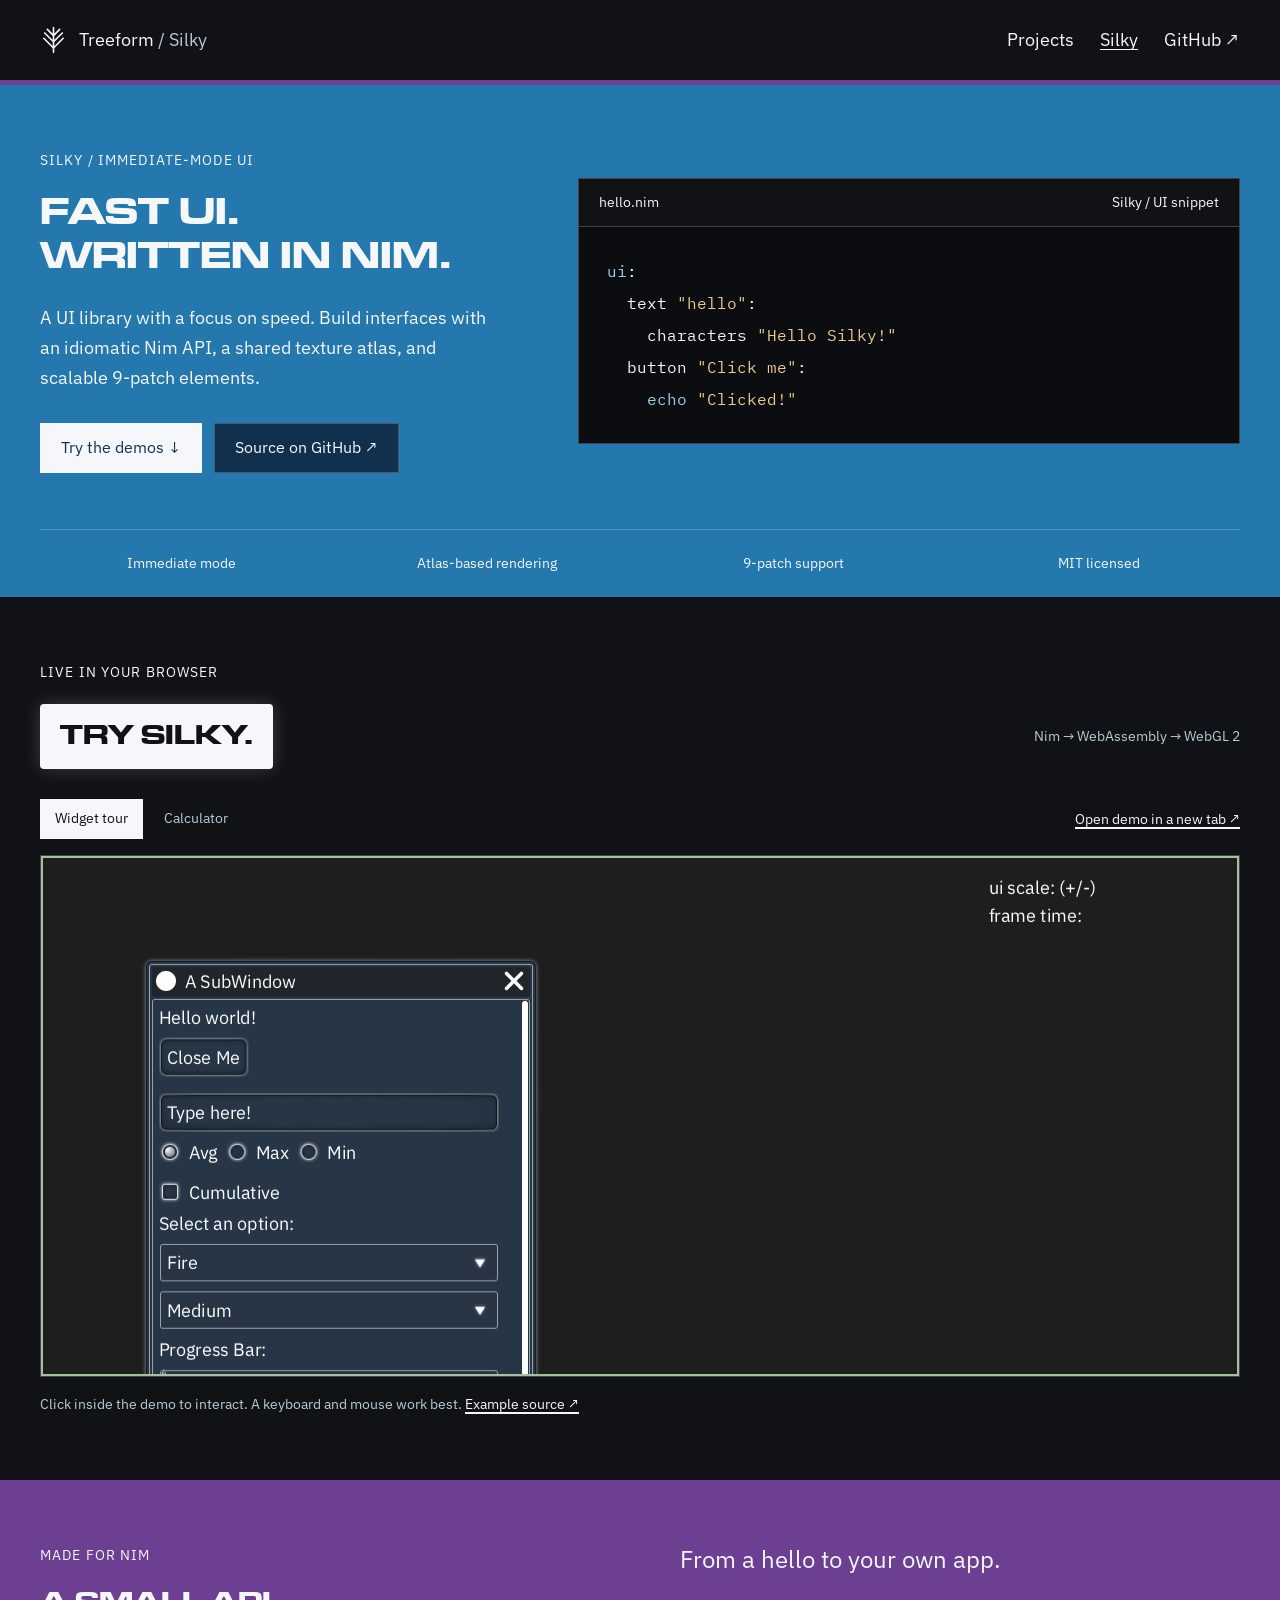
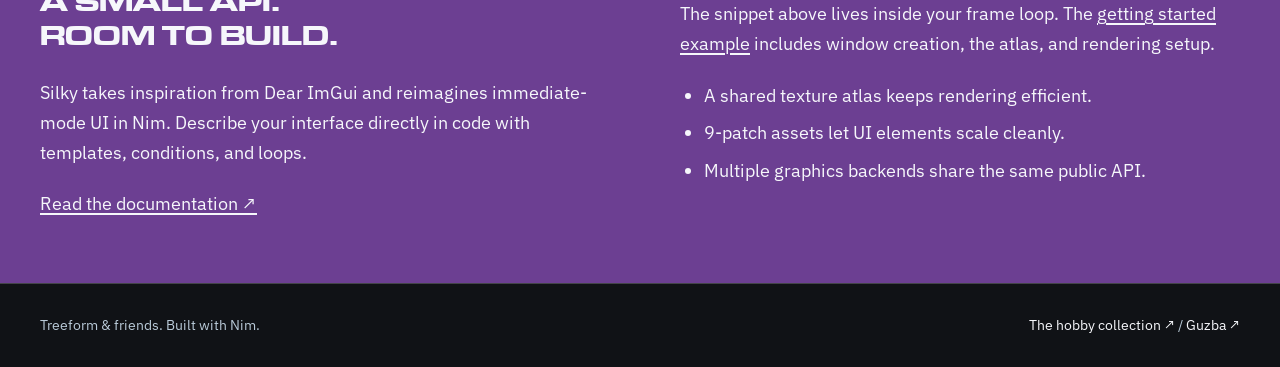
==== silky/index.html @ 50debf80 "add project gallery and Silky demos" ====
<!doctype html>
<html lang="en">
<head>
  <meta charset="utf-8">
  <meta name="viewport" content="width=device-width, initial-scale=1">
  <meta name="theme-color" content="#101216">
  <title>Silky · UI for Nim · Treeform</title>
  <meta name="description" content="Silky is a fast immediate-mode UI library for Nim. Try real WebAssembly demos.">
  <link rel="stylesheet" href="../assets/2001.css">
  <link rel="stylesheet" href="../assets/styles.css">
  <script src="../assets/demos.js" defer></script>
</head>
<body>
  <a class="skip" href="#main">Skip to content</a>
  <header class="site-header">
    <div class="wrap header-inner">
      <a class="wordmark" href="../" aria-label="treeform.org home"><svg viewBox="0 0 28 34" aria-hidden="true"><path d="M14 31V3M14 12 7 5M14 19 4 9M14 26 3 15M14 12l7-7M14 19 24 9M14 26l11-11"/></svg><span>Treeform <span class="muted">/ Silky</span></span></a>
      <nav aria-label="Main navigation">
        <a href="../#projects">Projects</a>
        <a href="./" aria-current="page">Silky</a>
        <a href="https://github.com/treeform">GitHub ↗</a>
      </nav>
    </div>
  </header>
  <main id="main">
    <section class="project-hero" aria-labelledby="silky-title">
      <div class="wrap">
        <div class="hero-grid">
          <div class="hero-copy">
            <p class="eyebrow">Silky / Immediate-mode UI</p>
            <h1 id="silky-title">Fast UI.<br>Written in Nim.</h1>
            <p>A UI library with a focus on speed. Build interfaces with
              an idiomatic Nim API, a shared texture atlas, and scalable
              9-patch elements.</p>
            <div class="actions">
              <a class="button primary" href="#demos">Try the demos ↓</a>
              <a class="button" href="https://github.com/treeform/silky">Source on GitHub ↗</a>
            </div>
          </div>
          <figure class="code-example">
            <figcaption><span>hello.nim</span><span>Silky / UI snippet</span></figcaption>
            <pre><code><span class="code-key">ui</span>:
  text <span class="code-string">"hello"</span>:
    characters <span class="code-string">"Hello Silky!"</span>
  button <span class="code-string">"Click me"</span>:
    <span class="code-key">echo</span> <span class="code-string">"Clicked!"</span></code></pre>
          </figure>
        </div>
        <div class="facts" aria-label="Silky features">
          <span>Immediate mode</span><span>Atlas-based rendering</span>
          <span>9-patch support</span><span>MIT licensed</span>
        </div>
      </div>
    </section>
    <section id="demos" class="demo-section" aria-labelledby="demos-title">
      <div class="wrap">
        <p class="eyebrow">Live in your browser</p>
        <div class="section-heading">
          <h2 id="demos-title" class="program-label">Try Silky.</h2>
          <p>Nim → WebAssembly → WebGL 2</p>
        </div>
        <div class="demo-bar">
          <div id="demo-controls" class="demo-tabs" role="group" aria-label="Choose a demo" hidden>
            <button class="demo-tab" data-demo="basicwindow" aria-pressed="true">Widget tour</button>
            <button class="demo-tab" data-demo="calculator" aria-pressed="false">Calculator</button>
          </div>
          <a id="open-demo" class="text-link" href="demos/basicwindow.html" target="_blank" rel="noopener">Open demo in a new tab ↗</a>
        </div>
        <div class="demo-shell">
          <p id="demo-status" class="demo-status" role="status">Loading the Silky demo…</p>
          <iframe id="demo-frame" src="demos/basicwindow.html" title="Widget tour — interactive Silky demo" loading="lazy"></iframe>
        </div>
        <p class="demo-caption">Click inside the demo to interact. A keyboard and mouse work best.
          <a id="demo-source" href="https://github.com/treeform/silky/tree/master/examples/basicwindow">Example source ↗</a></p>
        <noscript><p>These demos require JavaScript.
          <a href="demos/basicwindow.html">Widget tour</a> /
          <a href="demos/calculator.html">Calculator</a>.</p></noscript>
      </div>
    </section>
    <section class="about-section" aria-labelledby="about-title">
      <div class="wrap detail-grid">
        <div>
          <p class="eyebrow">Made for Nim</p>
          <h2 id="about-title">A small API.<br>Room to build.</h2>
          <p>Silky takes inspiration from Dear ImGui and reimagines
            immediate-mode UI in Nim. Describe your interface directly
            in code with templates, conditions, and loops.</p>
          <a href="https://github.com/treeform/silky#readme">Read the documentation ↗</a>
        </div>
        <div>
          <h3>From a hello to your own app.</h3>
          <p>The snippet above lives inside your frame loop. The
            <a href="https://github.com/treeform/silky#getting-started">getting started example</a>
            includes window creation, the atlas, and rendering setup.</p>
          <ul>
            <li>A shared texture atlas keeps rendering efficient.</li>
            <li>9-patch assets let UI elements scale cleanly.</li>
            <li>Multiple graphics backends share the same public API.</li>
          </ul>
        </div>
      </div>
    </section>
  </main>
  <footer class="site-footer">
    <div class="wrap footer-inner">
      <p>Treeform &amp; friends. Built with Nim.</p>
      <p><a href="https://github.com/treeform/hobby">The hobby collection ↗</a>
        <span aria-hidden="true"> / </span><a href="https://github.com/guzba">Guzba ↗</a></p>
    </div>
  </footer>
</body>
</html>
---- assets/2001.css ----
@import url("fonts.css");

@font-face {
  font-family: "Microgramma";
  src: url("fonts/microgramma-webfont.ttf") format("truetype");
  font-weight: 400;
  font-style: normal;
  font-display: swap;
}

:root {
  --black: #101216;
  --blackish: #171a1f;
  --white: #f6f7fb;
  --muted: #9eb3c5;
  --cyan: #72d8ff;
  --blue: #2478ad;
  --bright-blue: #2d96d8;
  --navy: #11304e;
  --purple: #6c3f92;
  --violet: #352079;
  --magenta: #8f2d6d;
  --red: #c51b46;
  --rust: #af3327;
  --green: #398f68;
  --button-blue: #76b8ca;
  --button-green: #3f7f39;
  --button-mint: #73b99f;
  --button-slate: #7891b0;
  --button-olive: #4f5528;
  --border: rgba(246, 247, 251, 0.22);
  --shadow: rgba(0, 0, 0, 0.42);
  --width: 920px;
}

* {
  box-sizing: border-box;
}

html {
  background: var(--black);
}

body {
  margin: 0;
  color: var(--white);
  font-family: "IBM Plex Sans", Arial, sans-serif;
  font-size: 18px;
  line-height: 1.65;
  font-variant-numeric: tabular-nums;
  background: var(--black);
}

body > header,
main,
body > footer {
  width: 100%;
}

body > header {
  min-height: 100vh;
  padding: 96px max(24px, calc((100vw - var(--width)) / 2));
  display: flex;
  flex-direction: column;
  justify-content: center;
  background: var(--blue);
}

main {
  padding: 0;
}

body > footer {
  min-height: 70vh;
  padding: 96px max(24px, calc((100vw - var(--width)) / 2));
  display: flex;
  flex-direction: column;
  justify-content: center;
  color: var(--white);
  background: var(--black);
}

main > section {
  min-height: 100vh;
  padding: 96px max(24px, calc((100vw - var(--width)) / 2));
  display: flex;
  flex-direction: column;
  justify-content: center;
  background: var(--black);
}

main > section:nth-of-type(1),
main > section:nth-of-type(8) {
  background: var(--purple);
}

main > section:nth-of-type(3),
main > section:nth-of-type(4),
main > section:nth-of-type(5),
main > section:nth-of-type(7) {
  background: var(--blue);
}

main > section:nth-of-type(6) {
  background: var(--red);
}

footer > small:first-child {
  display: block;
  margin-bottom: 10px;
  color: var(--white);
  font-size: 0.76rem;
  font-weight: 600;
  text-transform: uppercase;
}

h1,
h2,
h3,
h4 {
  display: flex;
  width: min(100%, var(--head-width));
  max-width: 100%;
  min-height: auto;
  margin: 0 0 72px;
  padding: 0;
  flex-direction: column;
  align-items: center;
  justify-content: center;
  color: var(--white);
  font-family: "Microgramma", "IBM Plex Sans", Arial, sans-serif;
  font-weight: 400;
  line-height: 0.95;
  text-align: center;
  text-transform: uppercase;
  overflow-wrap: anywhere;
  background: transparent;
  box-shadow: none;
}

h1 {
  --head-width: 640px;
  --label-size: 1.5rem;
  font-size: clamp(5rem, 13vw, 8.25rem);
}

h2 {
  --head-width: 760px;
  --label-size: 1em;
  width: min(100%, var(--head-width));
  margin-bottom: 58px;
  padding: 14px 34px 16px;
  flex-direction: row;
  gap: 0.52em;
  justify-content: flex-start;
  color: var(--black);
  font-size: clamp(1.9rem, 6.3vw, 3.9rem);
  line-height: 1;
  white-space: nowrap;
  background: var(--white);
  border-radius: 6px;
  box-shadow: 0 0 18px rgba(255, 255, 255, 0.48);
}

h3 {
  --head-width: 390px;
  --label-size: 0.92rem;
  font-size: clamp(3.25rem, 9vw, 4.9rem);
}

h4 {
  --head-width: 300px;
  --label-size: 0.74rem;
  font-size: clamp(2.55rem, 7vw, 3.75rem);
}

h1 small,
h2 small,
h3 small,
h4 small {
  display: block;
  margin: 0 0 0.16em;
  color: var(--white);
  font-size: var(--label-size);
  font-weight: 500;
  line-height: 1;
  text-transform: uppercase;
  white-space: nowrap;
}

h2 small {
  margin: 0;
  color: currentColor;
  font-size: 1em;
}

main > section:nth-of-type(1) h2,
main > section:nth-of-type(8) h2 {
  color: var(--purple);
}

main > section:nth-of-type(3) h2,
main > section:nth-of-type(4) h2,
main > section:nth-of-type(5) h2,
main > section:nth-of-type(7) h2 {
  color: var(--blue);
}

main > section:nth-of-type(6) h2 {
  color: var(--red);
}

p {
  max-width: 36em;
  margin: 0 0 22px;
}

a {
  color: var(--white);
  font-weight: 600;
  text-decoration: underline;
  text-decoration-thickness: 2px;
  text-underline-offset: 0.18em;
}

a:hover {
  color: var(--white);
  background: rgba(255, 255, 255, 0.18);
}

b,
strong {
  color: var(--white);
  font-weight: 700;
  background: transparent;
  text-decoration: underline;
  text-decoration-thickness: 2px;
  text-underline-offset: 0.18em;
}

i,
em {
  color: var(--white);
  font-style: italic;
}

mark {
  display: inline-block;
  margin-top: 8px;
  padding: 18px 24px;
  color: var(--white);
  font-size: clamp(1.4rem, 6vw, 3rem);
  font-weight: 700;
  line-height: 1;
  text-transform: uppercase;
  background: var(--black);
  border: 2px solid var(--white);
  box-shadow: none;
}

small {
  color: var(--white);
}

ul,
ol {
  max-width: 36em;
  margin: 0 0 24px;
  padding-left: 1.35em;
}

li {
  margin-bottom: 8px;
}

blockquote {
  max-width: 36em;
  margin: 28px 0;
  padding: 20px 24px;
  color: var(--white);
  background: rgba(128, 128, 128, 0.2);
  border-left: 8px solid var(--white);
}

blockquote p {
  margin: 0;
}

code,
kbd,
samp,
pre {
  font-family: "IBM Plex Mono", "IBM Plex Sans", monospace;
}

samp {
  display: block;
  max-width: 36em;
  line-height: 1.45;
}

code {
  color: var(--white);
  background: rgba(0, 0, 0, 0.26);
  padding: 0.1em 0.28em;
}

pre {
  max-width: 100%;
  margin: 28px 0 0;
  padding: 22px;
  overflow-x: auto;
  color: var(--white);
  background: rgba(0, 0, 0, 0.28);
  border: 1px solid var(--border);
  box-shadow: none;
}

pre code {
  padding: 0;
  background: transparent;
}

menu {
  display: grid;
  grid-template-columns: repeat(4, minmax(0, 1fr));
  gap: 22px;
  margin: 30px 0 0;
  padding: 0;
  list-style: none;
}

menu li {
  min-height: 150px;
  margin: 0;
  padding: 24px;
  display: grid;
  place-content: center;
  color: var(--white);
  background: var(--red);
  box-shadow: none;
  border: 0;
}

menu li:nth-child(2) {
  background: var(--red);
}

menu li:nth-child(3) {
  background: var(--red);
}

menu li:nth-child(4) {
  background: var(--red);
}

menu li:nth-child(5) {
  background: var(--red);
}

menu li:nth-child(6) {
  background: var(--red);
}

menu li:nth-child(7) {
  background: var(--red);
}

menu li:nth-child(8) {
  background: var(--red);
}

menu small {
  display: block;
  margin-bottom: 8px;
  color: rgba(255, 255, 255, 0.62);
  font-size: 0.72rem;
  font-weight: 600;
}

menu b {
  display: block;
  padding: 0;
  color: var(--white);
  font-size: 2.4rem;
  line-height: 1;
  text-align: left;
  background: transparent;
}

nav {
  width: min(460px, 100%);
  margin-top: 28px;
  padding: 0;
  background: transparent;
  border: 0;
  box-shadow: none;
}

nav a {
  display: flex;
  margin: 0 0 10px;
  min-height: 78px;
  padding: 17px 28px;
  align-items: center;
  justify-content: flex-start;
  color: var(--white);
  font-size: clamp(1.15rem, 4.5vw, 1.55rem);
  font-weight: 600;
  line-height: 1.05;
  text-align: left;
  text-transform: uppercase;
  text-decoration: none;
  background: var(--button-blue);
  border: 2px solid rgba(0, 0, 0, 0.42);
  text-shadow: 0 0 5px rgba(255, 255, 255, 0.45);
  box-shadow:
    inset 0 0 7px rgba(255, 255, 255, 0.07),
    0 0 7px rgba(255, 255, 255, 0.06);
}

nav a:nth-child(2) {
  background: var(--button-green);
}

nav a:nth-child(3) {
  background: var(--button-slate);
}

nav a:last-child {
  margin-bottom: 0;
}

nav a:hover {
  color: var(--white);
  filter: brightness(1.1);
}

form {
  max-width: 760px;
  margin-top: 28px;
  padding: 28px;
  color: var(--white);
  background: rgba(0, 0, 0, 0.18);
  border: 0;
  box-shadow: none;
}

fieldset {
  margin: 0 0 24px;
  padding: 20px;
  border: 0;
  background: rgba(0, 0, 0, 0.22);
}

legend {
  padding: 0;
  color: var(--white);
  font-size: 0.86rem;
  font-weight: 700;
  text-transform: uppercase;
}

label {
  display: block;
  margin: 0 0 16px;
  color: var(--white);
  font-weight: 600;
}

label:has(+ input),
label:has(+ select),
label:has(+ textarea) {
  margin-bottom: 6px;
}

input,
select,
textarea,
button {
  width: 100%;
  font: inherit;
}

input,
select,
textarea {
  margin: 0 0 18px;
  padding: 12px 13px;
  color: var(--black);
  background: var(--white);
  border: 0;
  border-radius: 0;
  appearance: none;
}

input:focus,
select:focus,
textarea:focus {
  outline: 3px solid var(--black);
  outline-offset: 2px;
}

select {
  padding-right: 42px;
  background-image:
    linear-gradient(45deg, transparent 50%, var(--black) 50%),
    linear-gradient(135deg, var(--black) 50%, transparent 50%);
  background-position:
    calc(100% - 24px) 50%,
    calc(100% - 16px) 50%;
  background-repeat: no-repeat;
  background-size: 8px 8px;
}

input[type="checkbox"],
input[type="radio"] {
  width: 1.25em;
  height: 1.25em;
  margin: 0 14px 0 0;
  padding: 0;
  background: transparent;
  border: 2px solid var(--white);
  appearance: none;
  vertical-align: -0.12em;
}

input[type="radio"] {
  border-radius: 50%;
}

input[type="checkbox"]:checked {
  background: var(--white);
}

input[type="radio"]:checked {
  background: var(--white);
}

input[type="range"] {
  height: 22px;
  padding: 0;
  background: transparent;
  appearance: none;
}

input[type="range"]::-webkit-slider-runnable-track {
  height: 3px;
  background: var(--white);
}

input[type="range"]::-webkit-slider-thumb {
  width: 22px;
  height: 22px;
  margin-top: -9px;
  background: var(--white);
  border: 0;
  border-radius: 0;
  appearance: none;
}

input[type="range"]::-moz-range-track {
  height: 3px;
  background: var(--white);
}

input[type="range"]::-moz-range-thumb {
  width: 22px;
  height: 22px;
  background: var(--white);
  border: 0;
  border-radius: 0;
}

button {
  width: auto;
  margin: 0 12px 12px 0;
  padding: 16px 24px;
  color: transparent;
  font-weight: 600;
  line-height: 1.05;
  text-transform: uppercase;
  background:
    linear-gradient(var(--blue), var(--blue)) text,
    var(--white);
  -webkit-background-clip: text, border-box;
  background-clip: text, border-box;
  border: 0;
  border-radius: 0;
  cursor: pointer;
  text-shadow: none;
  box-shadow: none;
}

button:nth-of-type(2n) {
  background:
    linear-gradient(var(--blue), var(--blue)) text,
    rgba(255, 255, 255, 0.82);
  -webkit-background-clip: text, border-box;
  background-clip: text, border-box;
}

button:nth-of-type(3n) {
  background:
    linear-gradient(var(--blue), var(--blue)) text,
    rgba(255, 255, 255, 0.68);
  -webkit-background-clip: text, border-box;
  background-clip: text, border-box;
}

button:hover {
  color: transparent;
  filter: brightness(0.92);
}

table {
  width: min(100%, 860px);
  margin-top: 42px;
  color: var(--white);
  font-family: "IBM Plex Mono", "IBM Plex Sans", monospace;
  font-size: 1rem;
  line-height: 1.45;
  border-collapse: collapse;
  background: transparent;
  box-shadow: none;
}

svg {
  width: min(100%, 1100px);
  height: auto;
  margin-top: 32px;
  color: var(--white);
}

svg path,
svg circle {
  fill: none;
  stroke: currentColor;
  stroke-width: 1.6;
  vector-effect: non-scaling-stroke;
}

svg g:nth-of-type(3) circle {
  fill: currentColor;
  stroke: none;
}

svg text {
  fill: currentColor;
  font-family: "IBM Plex Mono", "IBM Plex Sans", monospace;
  font-size: 24px;
}

caption {
  padding: 0 0 24px;
  color: var(--white);
  font-size: 0.86rem;
  font-weight: 400;
  text-align: center;
  text-transform: uppercase;
}

th,
td {
  padding: 0 28px 2px 0;
  color: var(--white);
  text-align: left;
  border: 0;
  text-shadow: 0 0 5px rgba(255, 255, 255, 0.36);
}

th {
  color: var(--white);
  background: transparent;
  font-weight: 400;
}

thead th {
  padding-bottom: 6px;
  border-bottom: 3px solid rgba(255, 255, 255, 0.86);
  white-space: nowrap;
}

thead th[colspan] {
  padding: 0 0 6px;
}

tbody tr:nth-child(2n) {
  background: transparent;
}

td:first-child,
th:first-child,
td:last-child,
th:last-child {
  font-variant-numeric: tabular-nums;
}

td:last-child,
th:last-child {
  padding-right: 0;
  text-align: left;
}

hr {
  margin: 42px 0;
  border: 0;
  border-top: 1px solid var(--border);
}

::selection {
  color: var(--white);
  background: var(--red);
}

h1::selection,
h2::selection,
h3::selection,
h4::selection,
h1 small::selection,
h2 small::selection,
h3 small::selection,
h4 small::selection {
  color: var(--white);
  background: var(--black);
}

@media (max-width: 720px) {
  body {
    font-size: 16px;
  }

  body > header {
    padding: 72px 24px;
  }

  main > section,
  body > footer {
    padding: 72px 24px;
  }

  h1 {
    --label-size: 1rem;
    font-size: clamp(4.25rem, 22vw, 7rem);
  }

  h2 {
    padding: 12px 18px 14px;
    gap: 0.36em;
    font-size: clamp(1.35rem, 6.4vw, 2.7rem);
  }

  h3 {
    font-size: clamp(3.1rem, 18vw, 5rem);
  }

  menu {
    grid-template-columns: repeat(2, minmax(0, 1fr));
    gap: 14px;
  }

  menu li {
    min-height: 118px;
    padding: 16px;
  }

  menu b {
    font-size: 1.9rem;
  }

  form {
    padding: 18px;
  }

  th,
  td {
    padding: 0;
  }
}

@media (max-width: 460px) {
  h1 {
    font-size: 4.25rem;
  }

  h2 {
    padding: 10px 12px 11px;
    gap: 0.28em;
    font-size: clamp(1.08rem, 5.8vw, 1.55rem);
  }

  menu {
    grid-template-columns: 1fr;
  }
}
---- assets/styles.css ----
:root {
  color-scheme: dark;
  --width: 1280px;
  --muted: #b9cad8;
  --display: 38px;
  --section: 28px;
  --heading: 24px;
  --body: 18px;
  --caption: 14px;
}
html { scroll-behavior: smooth; scroll-padding-top: 104px; }
body { font-size: var(--body); }
a { font-weight: 400; }
a:hover { background: none; }
p { max-width: none; }
button, input { font: inherit; }
button { text-transform: none; }
button:hover { filter: none; }
a:focus-visible, button:focus-visible, input:focus-visible {
  outline: 3px solid var(--cyan);
  outline-offset: 5px;
}
[hidden] { display: none !important; }
.wrap { width: min(var(--width), calc(100% - 80px)); margin-inline: auto; }
.muted { color: var(--muted); }
.eyebrow {
  margin-bottom: 20px;
  font-size: var(--caption);
  letter-spacing: .08em;
  text-transform: uppercase;
}
h1, h2, h3 {
  display: block;
  width: auto;
  max-width: 100%;
  margin: 0 0 24px;
  padding: 0;
  color: var(--white);
  background: none;
  border-radius: 0;
  box-shadow: none;
  text-align: left;
  white-space: normal;
  overflow-wrap: normal;
  font-weight: 400;
}
h1 { font-size: var(--display); line-height: 1.15; }
h2 { font-size: var(--section); line-height: 1.2; }
h3 {
  font-family: "IBM Plex Sans", Arial, sans-serif;
  font-size: var(--heading);
  text-transform: none;
  line-height: 1.3;
}
.program-label {
  display: inline-block;
  padding: 16px 20px;
  color: var(--black);
  background: var(--white);
  border-radius: 4px;
  box-shadow: 0 0 18px #ffffff30;
}
.skip {
  position: absolute;
  left: 20px;
  top: -100px;
  z-index: 20;
  padding: 12px;
  background: var(--white);
  color: var(--black);
}
.skip:focus { top: 12px; }
.sr-only {
  position: absolute;
  width: 1px;
  height: 1px;
  padding: 0;
  margin: -1px;
  overflow: hidden;
  clip: rect(0, 0, 0, 0);
  white-space: nowrap;
  border: 0;
}
body > .site-header {
  position: sticky;
  top: 0;
  z-index: 5;
  min-height: 0;
  padding: 0;
  display: block;
  background: var(--black);
  border-bottom: 5px solid var(--purple);
}
.header-inner { min-height: 80px; display: flex; align-items: center; gap: 30px; }
.wordmark { display: inline-flex; align-items: center; gap: 12px; text-decoration: none; white-space: nowrap; }
.wordmark svg {
  width: 27px;
  height: 30px;
  margin: 0;
  flex-shrink: 0;
  fill: none;
  stroke: var(--white);
  stroke-width: 1.5;
  stroke-linecap: round;
}
.site-header nav { width: auto; margin: 0 0 0 auto; display: flex; gap: 26px; }
.site-header nav a {
  display: inline;
  min-height: 0;
  margin: 0;
  padding: 0;
  color: var(--white);
  background: none;
  border: 0;
  box-shadow: none;
  font-size: var(--body);
  font-weight: 400;
  line-height: 1.65;
  text-transform: none;
  text-decoration: none;
  text-shadow: none;
}
.site-header nav a:hover, .site-header nav a[aria-current] { text-decoration: underline; }
main > section:nth-of-type(n) {
  display: block;
  min-height: 0;
  padding: 0;
  background: var(--black);
}
main > section:nth-of-type(n) h2 { color: var(--white); }
main > section:nth-of-type(n) h2.program-label { color: var(--black); }
main > section.directory { padding-block: 44px 32px; }
.directory-intro { display: flex; align-items: center; justify-content: space-between; gap: 32px; margin-bottom: 36px; }
.directory-intro .eyebrow { font-size: 12px; margin-bottom: 16px; }
.directory-intro h1 { margin-bottom: 0; }
.directory-intro > p { margin: 24px 0 0; color: var(--muted); font-size: 16px; }
.catalog-tools { display: flex; align-items: center; justify-content: space-between; gap: 20px; margin-bottom: 22px; }
.filters { display: flex; gap: 5px; flex-wrap: wrap; }
.filter, .demo-tab {
  width: auto;
  margin: 0;
  padding: 9px 14px;
  border: 1px solid transparent;
  border-radius: 0;
  background: transparent;
  color: var(--muted);
  font-size: 14px;
  line-height: 1.4;
  text-transform: none;
  box-shadow: none;
}
.filter:nth-of-type(n), .demo-tab:nth-of-type(n) { background: transparent; }
.filter:hover, .demo-tab:hover { color: var(--white); border-color: var(--border); }
.filter[aria-pressed="true"], .demo-tab[aria-pressed="true"] { background: var(--white); color: var(--black); }
.search-tools { display: flex; align-items: center; gap: 20px; }
.count { color: var(--muted); white-space: nowrap; font-size: 12px; }
.search { width: 185px; margin: 0; font-weight: 400; }
.search input {
  margin: 0;
  padding: 9px 12px;
  color: var(--white);
  background: transparent;
  border: 1px solid var(--border);
  font-size: 14px;
}
.search input::placeholder { color: var(--muted); opacity: .8; }
.projects { display: grid; grid-template-columns: repeat(4, minmax(0, 1fr)); gap: 16px; }
.project { min-width: 0; }
.project-link {
  position: relative;
  display: flex;
  flex-direction: column;
  align-items: center;
  justify-content: center;
  min-height: 196px;
  padding: 30px 12px 22px;
  background: var(--blackish);
  border: 1px solid #f6f7fb24;
  text-align: center;
  text-decoration: none;
  transition: border-color .15s, background .15s;
}
.project-link:hover { background: #1d222a; border-color: #f6f7fb88; }
.project:nth-child(1) .project-link { background: #193a55; border-color: #4280a9; }
.project:nth-child(2) .project-link { background: #332344; border-color: #714b91; }
.project:nth-child(3) .project-link { background: #203b36; border-color: #476d5d; }
.project:nth-child(4) .project-link { background: #263447; border-color: #4c6380; }
.project:nth-child(-n+4) .project-link:hover { border-color: var(--white); }
.project-icon { display: block; width: 68px; height: 68px; margin-bottom: 16px; }
.project-icon svg { display: block; width: 100%; height: 100%; margin: 0; color: var(--white); }
.project h2 {
  display: block;
  margin: 0 0 3px;
  padding: 0;
  width: auto;
  color: var(--white);
  font: 400 21px/1.3 "IBM Plex Sans", Arial, sans-serif;
  text-transform: none;
  text-align: center;
  background: none;
  border-radius: 0;
  box-shadow: none;
}
.project-category { color: var(--muted); font-size: 12px; }
.tile-arrow { position: absolute; right: 15px; top: 9px; color: var(--muted); font-size: 18px; }
.tile-badge { position: absolute; left: 12px; top: 12px; font: 10px/1.2 "IBM Plex Mono", monospace; text-transform: uppercase; letter-spacing: .06em; color: #baddf3; }
.empty { padding: 60px 20px; text-align: center; color: var(--muted); }
.empty button { color: var(--black); background: var(--white); }
.catalog-note { margin: 25px 0 0; color: var(--muted); font-size: 14px; }
body > .site-footer { min-height: 0; display: block; padding: 30px 0; background: var(--black); border-top: 1px solid var(--border); }
.footer-inner { display: flex; justify-content: space-between; gap: 24px; color: var(--muted); font-size: var(--caption); }
.footer-inner p { margin: 0; }
.footer-inner a { text-decoration: none; }
.footer-inner a:hover { text-decoration: underline; }
main > section.project-hero { background: var(--blue); padding-top: 64px; }
.hero-grid { display: grid; grid-template-columns: .85fr 1.15fr; align-items: center; gap: 48px; }
.hero-copy { min-width: 0; }
.hero-copy h1 { max-width: 540px; }
.hero-copy > p:not(.eyebrow) { max-width: 460px; }
.actions { display: flex; align-items: center; flex-wrap: wrap; gap: 12px; margin-top: 30px; }
.button { display: inline-flex; align-items: center; justify-content: center; min-height: 50px; padding: 12px 20px; border: 1px solid var(--border); color: var(--white); background: var(--navy); text-decoration: none; font-size: 16px; line-height: 1.4; }
.button.primary { background: var(--white); color: var(--navy); border-color: var(--white); }
.button:hover { background: #183f60; }
.button.primary:hover { background: #dcecf6; }
.code-example { min-width: 0; margin: 0; border: 1px solid var(--border); background: var(--black); }
.code-example figcaption { display: flex; justify-content: space-between; gap: 12px; padding: 12px 20px; border-bottom: 1px solid var(--border); font-size: 14px; }
.code-example pre { margin: 0; padding: 28px; border: 0; font-size: 16px; line-height: 2; }
.code-key { color: #9acfe8; }
.code-string { color: #edcb8c; }
.facts { display: grid; grid-template-columns: repeat(4, 1fr); gap: 24px; margin-top: 56px; border-top: 1px solid var(--border); padding-block: 22px; text-align: center; font-size: 14px; }
main > section.demo-section { padding-block: 64px; }
.section-heading { display: flex; align-items: center; justify-content: space-between; gap: 24px; margin-bottom: 30px; }
.section-heading h2 { margin-bottom: 0; }
.section-heading > p { color: var(--muted); margin: 0; font-size: 14px; }
.demo-bar { display: flex; align-items: center; justify-content: space-between; flex-wrap: wrap; gap: 12px; margin-bottom: 16px; }
.demo-tabs { display: flex; gap: 6px; }
.text-link { font-size: 14px; }
.demo-shell { border: 1px solid var(--border); overflow: hidden; background: var(--black); }
.demo-shell iframe { display: block; width: 100%; height: 520px; border: 0; }
.demo-status { margin: 0; padding: 14px 20px; background: var(--blackish); font-size: 14px; }
.demo-caption { margin: 16px 0 0; color: var(--muted); font-size: 14px; }
main > section.about-section { padding-block: 64px; background: var(--purple); }
.detail-grid { display: grid; grid-template-columns: 1fr 1fr; gap: 80px; }
.detail-grid h2 { max-width: 560px; }
.detail-grid > div { min-width: 0; }
.error-page { padding-block: 100px; }
.error-page h1 { max-width: 800px; }
@media (max-width: 1080px) {
  .wrap { width: calc(100% - 48px); }
  .catalog-tools { align-items: flex-start; flex-direction: column-reverse; gap: 16px; }
  .search-tools { flex-direction: row-reverse; width: 100%; }
  .search { width: 260px; margin-right: auto; }
  .hero-grid { gap: 30px; }
  .hero-copy h1 { font-size: 30px; }
  .detail-grid { gap: 40px; }
}
@media (max-width: 760px) {
  :root { --body: 16px; --display: 30px; --section: 24px; }
  html { scroll-padding-top: 88px; }
  .wrap { width: calc(100% - 36px); }
  .header-inner { min-height: 72px; gap: 16px; }
  .wordmark { font-size: 16px; gap: 8px; }
  .wordmark .muted { display: none; }
  .site-header nav { gap: 15px; }
  .site-header nav a { font-size: 14px; }
  main > section.directory { padding-top: 32px; }
  .directory-intro { align-items: flex-start; flex-direction: column; gap: 18px; margin-bottom: 26px; }
  .directory-intro > p { margin: 0; font-size: 14px; }
  .directory-intro > p br { display: none; }
  .projects { grid-template-columns: repeat(2, minmax(0, 1fr)); gap: 12px; }
  .project-link { min-height: 180px; }
  .project-icon { width: 60px; height: 60px; margin-bottom: 13px; }
  .project h2 { font-size: 19px; }
  .filter { padding: 8px 11px; font-size: 13px; }
  .search { width: 100%; }
  .count { font-size: 11px; }
  .hero-grid, .detail-grid { grid-template-columns: 1fr; gap: 30px; }
  main > section.project-hero { padding-top: 40px; }
  .hero-copy h1 { font-size: 32px; }
  .hero-copy > p:not(.eyebrow) { max-width: none; }
  .code-example pre { font-size: 14px; padding: 20px; }
  .facts { grid-template-columns: repeat(2, 1fr); margin-top: 34px; gap: 16px; font-size: 12px; }
  .section-heading { align-items: flex-start; flex-direction: column; gap: 20px; }
  main > section.demo-section, main > section.about-section { padding-block: 40px; }
  .demo-shell iframe { height: 500px; }
  .footer-inner { flex-direction: column; gap: 10px; font-size: 12px; }
  .catalog-note { font-size: 12px; }
}
@media (max-width: 420px) {
  .header-inner { gap: 12px; }
  .wordmark { font-size: 15px; }
  .site-header nav { gap: 12px; }
  .site-header nav a { font-size: 12px; }
}
@media (prefers-reduced-motion: reduce) {
  html { scroll-behavior: auto; }
  * { transition: none !important; }
}
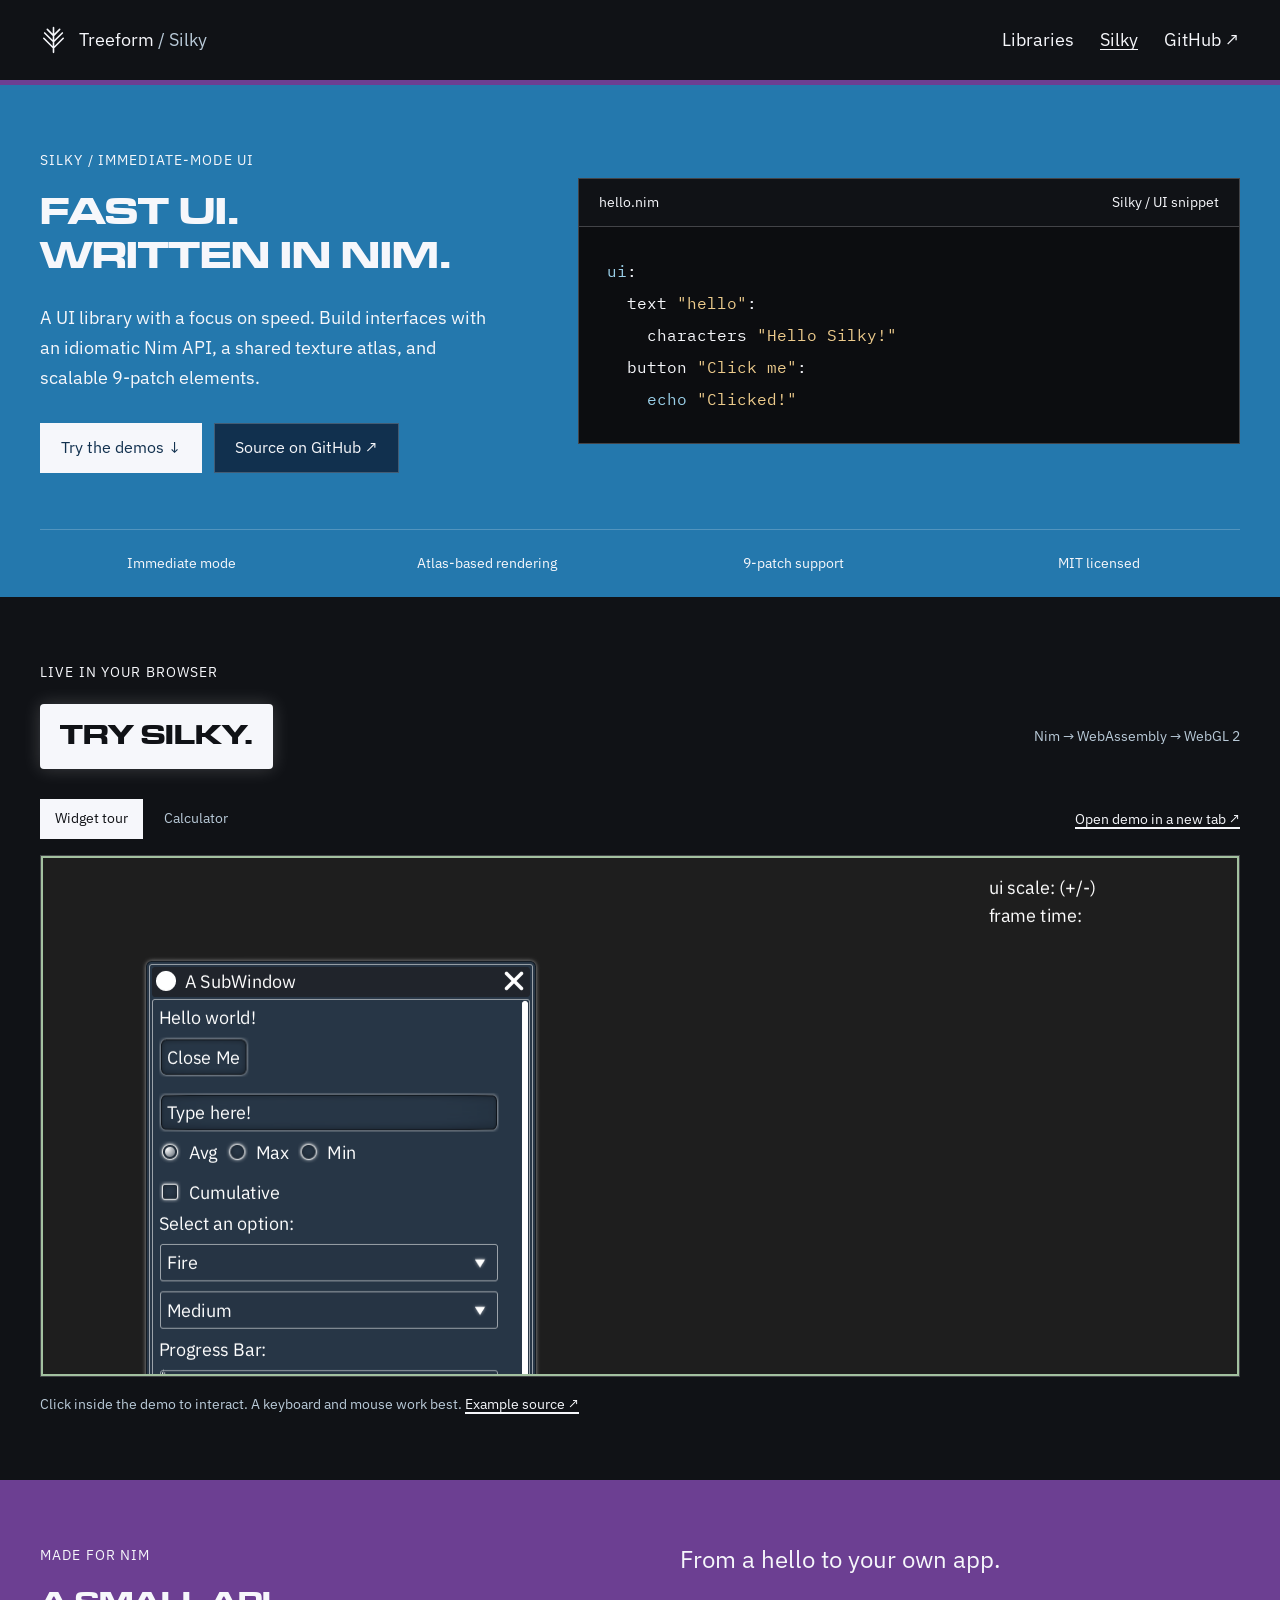
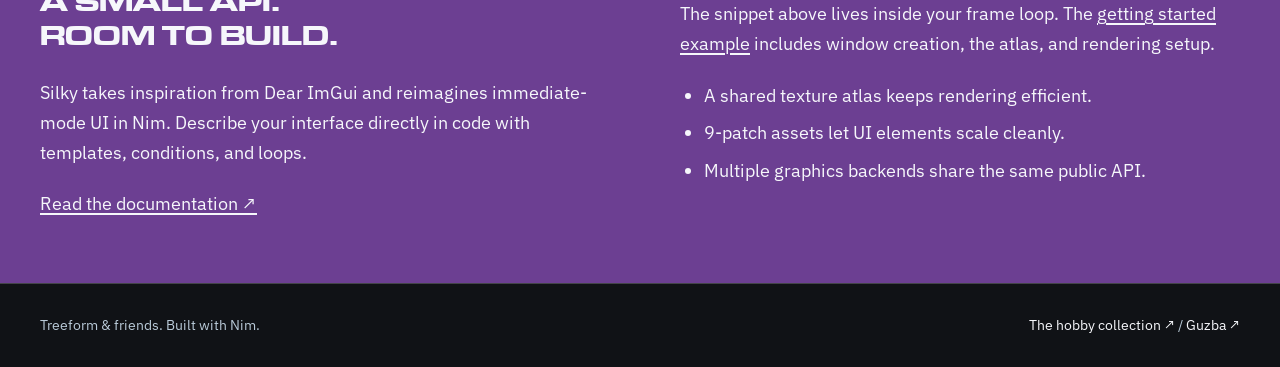
==== commit 1f53be15: "add three games and separate sections" ====
--- a/silky/index.html
+++ b/silky/index.html
@@ -16,7 +16,7 @@
     <div class="wrap header-inner">
       <a class="wordmark" href="../" aria-label="treeform.org home"><svg viewBox="0 0 28 34" aria-hidden="true"><path d="M14 31V3M14 12 7 5M14 19 4 9M14 26 3 15M14 12l7-7M14 19 24 9M14 26l11-11"/></svg><span>Treeform <span class="muted">/ Silky</span></span></a>
       <nav aria-label="Main navigation">
-        <a href="../#projects">Projects</a>
+        <a href="../#libraries">Libraries</a>
         <a href="./" aria-current="page">Silky</a>
         <a href="https://github.com/treeform">GitHub ↗</a>
       </nav>
--- a/assets/styles.css
+++ b/assets/styles.css
@@ -134,6 +134,79 @@
 .directory-intro .eyebrow { font-size: 12px; margin-bottom: 16px; }
 .directory-intro h1 { margin-bottom: 0; }
 .directory-intro > p { margin: 24px 0 0; color: var(--muted); font-size: 16px; }
+.videos, .games { margin-bottom: 48px; }
+.video-heading {
+  display: flex;
+  align-items: baseline;
+  justify-content: space-between;
+  flex-wrap: wrap;
+  gap: 12px;
+  margin-bottom: 20px;
+}
+.video-heading h2, .library-heading { margin-bottom: 0; }
+.video-heading > a { color: var(--muted); font-size: 14px; }
+.video-grid {
+  display: grid;
+  grid-template-columns: repeat(4, minmax(0, 1fr));
+  gap: 16px;
+}
+.video-card {
+  position: relative;
+  display: flex;
+  flex-direction: column;
+  justify-content: flex-end;
+  aspect-ratio: 1;
+  min-width: 0;
+  padding: 22px;
+  overflow: hidden;
+  isolation: isolate;
+  border: 1px solid #f6f7fb24;
+  background: var(--blackish);
+  color: var(--white);
+  text-decoration: none;
+  transition: border-color .15s;
+}
+.video-card > img {
+  position: absolute;
+  inset: 0;
+  z-index: -2;
+  width: 100%;
+  height: 100%;
+  margin: 0;
+  border: 0;
+  border-radius: 0;
+  object-fit: cover;
+  transition: transform .2s;
+}
+.video-card::before {
+  content: "";
+  position: absolute;
+  inset: 0;
+  z-index: -1;
+  background: linear-gradient(180deg, #10121612 20%, #101216e6 80%);
+}
+.video-card:hover { background: var(--blackish); border-color: #f6f7fb88; }
+.video-card:hover > img { transform: scale(1.04); }
+.video-play {
+  position: absolute;
+  top: 22px;
+  left: 22px;
+  display: grid;
+  place-items: center;
+  width: 42px;
+  height: 42px;
+  border: 1px solid #ffffff65;
+  border-radius: 50%;
+  background: #101216a6;
+}
+.video-play svg { width: 16px; height: 16px; margin: 0 0 0 3px; }
+.video-card h3 {
+  margin: 18px 0 7px;
+  color: var(--white);
+  font: 500 20px/1.3 "IBM Plex Sans", Arial, sans-serif;
+}
+.video-meta { color: #d2dde5; font-size: 12px; }
+.library-heading { padding-top: 2px; margin-bottom: 24px; }
 .catalog-tools { display: flex; align-items: center; justify-content: space-between; gap: 20px; margin-bottom: 22px; }
 .filters { display: flex; gap: 5px; flex-wrap: wrap; }
 .filter, .demo-tab {
@@ -188,7 +261,7 @@
 .project:nth-child(-n+4) .project-link:hover { border-color: var(--white); }
 .project-icon { display: block; width: 68px; height: 68px; margin-bottom: 16px; }
 .project-icon svg { display: block; width: 100%; height: 100%; margin: 0; color: var(--white); }
-.project h2 {
+.project h3 {
   display: block;
   margin: 0 0 3px;
   padding: 0;
@@ -204,6 +277,58 @@
 .project-category { color: var(--muted); font-size: 12px; }
 .tile-arrow { position: absolute; right: 15px; top: 9px; color: var(--muted); font-size: 18px; }
 .tile-badge { position: absolute; left: 12px; top: 12px; font: 10px/1.2 "IBM Plex Mono", monospace; text-transform: uppercase; letter-spacing: .06em; color: #baddf3; }
+.games-grid {
+  display: grid;
+  grid-template-columns: repeat(3, minmax(0, 1fr));
+  gap: 16px;
+}
+.game { min-width: 0; }
+.game-link {
+  display: flex;
+  flex-direction: column;
+  height: 100%;
+  overflow: hidden;
+  border: 1px solid #f6f7fb24;
+  background: #14242e;
+  color: var(--white);
+  text-decoration: none;
+  transition: border-color .15s, background .15s;
+}
+.game-link:hover { border-color: #f6f7fb88; background: #192d3a; }
+.game-art {
+  display: block;
+  width: 100%;
+  height: auto;
+  aspect-ratio: 460 / 215;
+  flex-shrink: 0;
+  margin: 0;
+  border: 0;
+  border-radius: 0;
+  object-fit: cover;
+}
+.game-copy {
+  display: flex;
+  flex: 1;
+  flex-direction: column;
+  padding: 24px;
+}
+.game-kicker {
+  margin: 0 0 14px;
+  color: var(--muted);
+  font: 12px/1.5 "IBM Plex Mono", monospace;
+}
+.game-copy h3 { margin-bottom: 16px; font-size: 23px; }
+.game-copy h3 span { display: block; font-size: 20px; }
+.game-copy > p:not(.game-kicker) {
+  margin: 0 0 20px;
+  color: var(--muted);
+  font-size: 15px;
+}
+.game-destination {
+  margin-top: auto;
+  font-size: 14px;
+  text-decoration: underline;
+}
 .empty { padding: 60px 20px; text-align: center; color: var(--muted); }
 .empty button { color: var(--black); background: var(--white); }
 .catalog-note { margin: 25px 0 0; color: var(--muted); font-size: 14px; }
@@ -268,9 +393,19 @@
   .directory-intro > p { margin: 0; font-size: 14px; }
   .directory-intro > p br { display: none; }
   .projects { grid-template-columns: repeat(2, minmax(0, 1fr)); gap: 12px; }
+  .videos, .games { margin-bottom: 36px; }
+  .video-grid { grid-template-columns: repeat(2, minmax(0, 1fr)); gap: 12px; }
+  .video-card { padding: 15px; }
+  .video-card h3 { font-size: 17px; }
+  .video-play { top: 15px; left: 15px; width: 34px; height: 34px; }
+  .video-heading > a { font-size: 12px; }
+  .games-grid { grid-template-columns: 1fr; }
+  .game-copy { padding: 22px; }
+  .game-copy h3 { font-size: 23px; }
+  .game-copy h3 span { font-size: 18px; }
   .project-link { min-height: 180px; }
   .project-icon { width: 60px; height: 60px; margin-bottom: 13px; }
-  .project h2 { font-size: 19px; }
+  .project h3 { font-size: 19px; }
   .filter { padding: 8px 11px; font-size: 13px; }
   .search { width: 100%; }
   .count { font-size: 11px; }
@@ -291,6 +426,11 @@
   .wordmark { font-size: 15px; }
   .site-header nav { gap: 12px; }
   .site-header nav a { font-size: 12px; }
+  .video-card { padding: 12px; }
+  .video-card h3 { font-size: 15px; margin-top: 12px; }
+  .video-meta { font-size: 10px; }
+  .video-play { top: 8px; left: 8px; width: 22px; height: 22px; }
+  .video-play svg { width: 10px; height: 10px; margin-left: 2px; }
 }
 @media (prefers-reduced-motion: reduce) {
   html { scroll-behavior: auto; }
